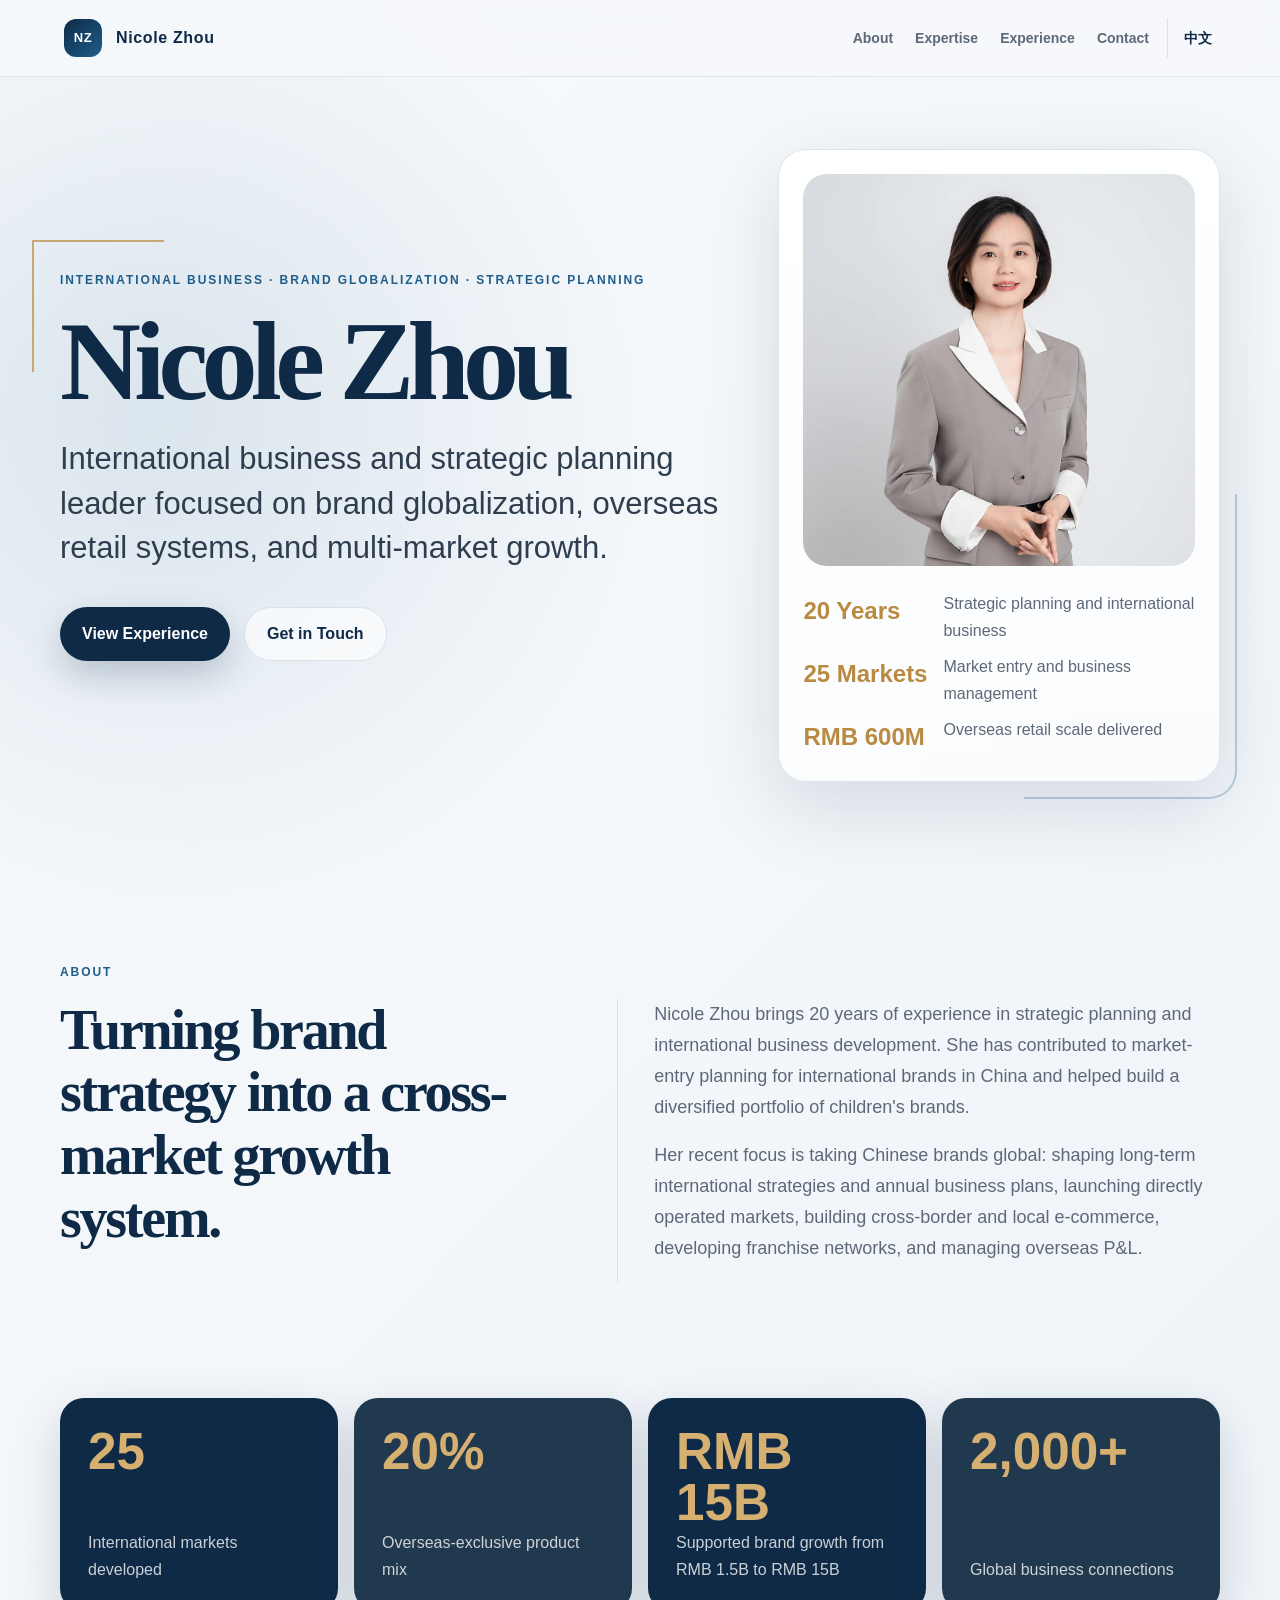
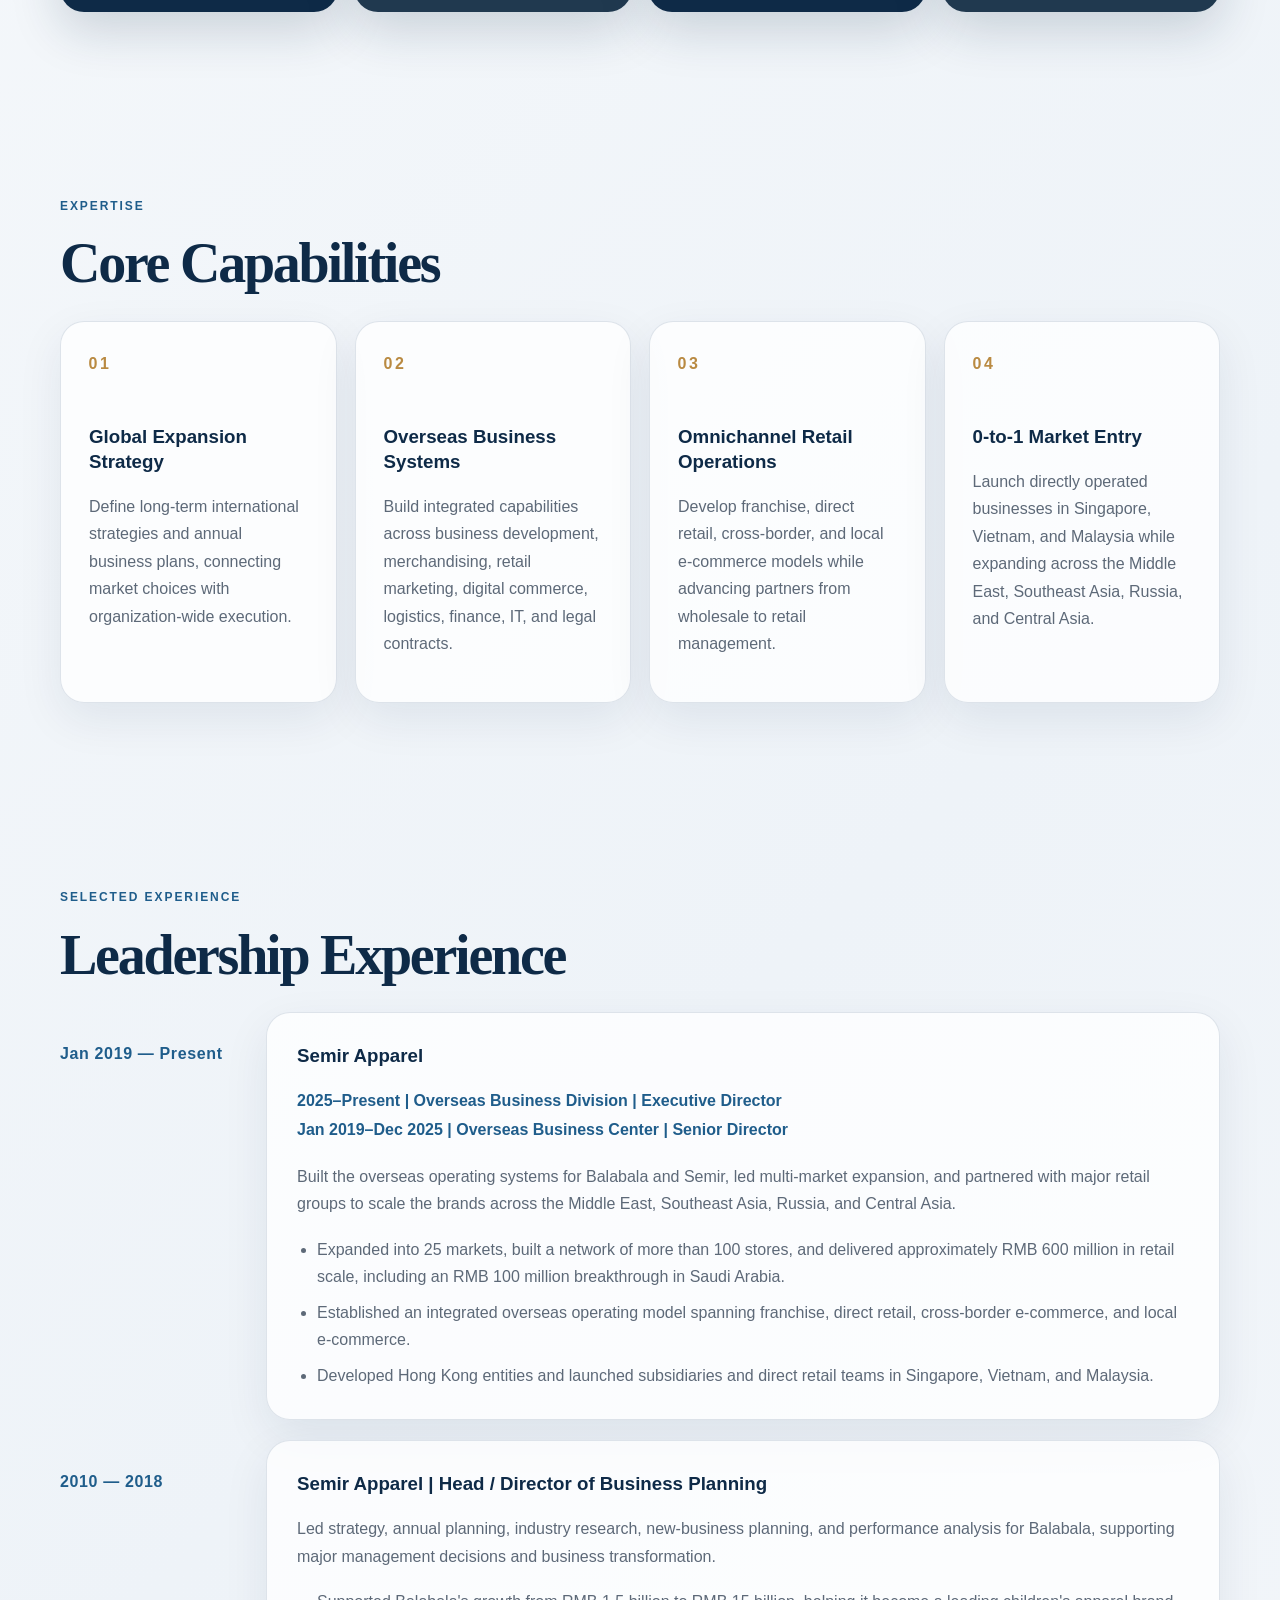
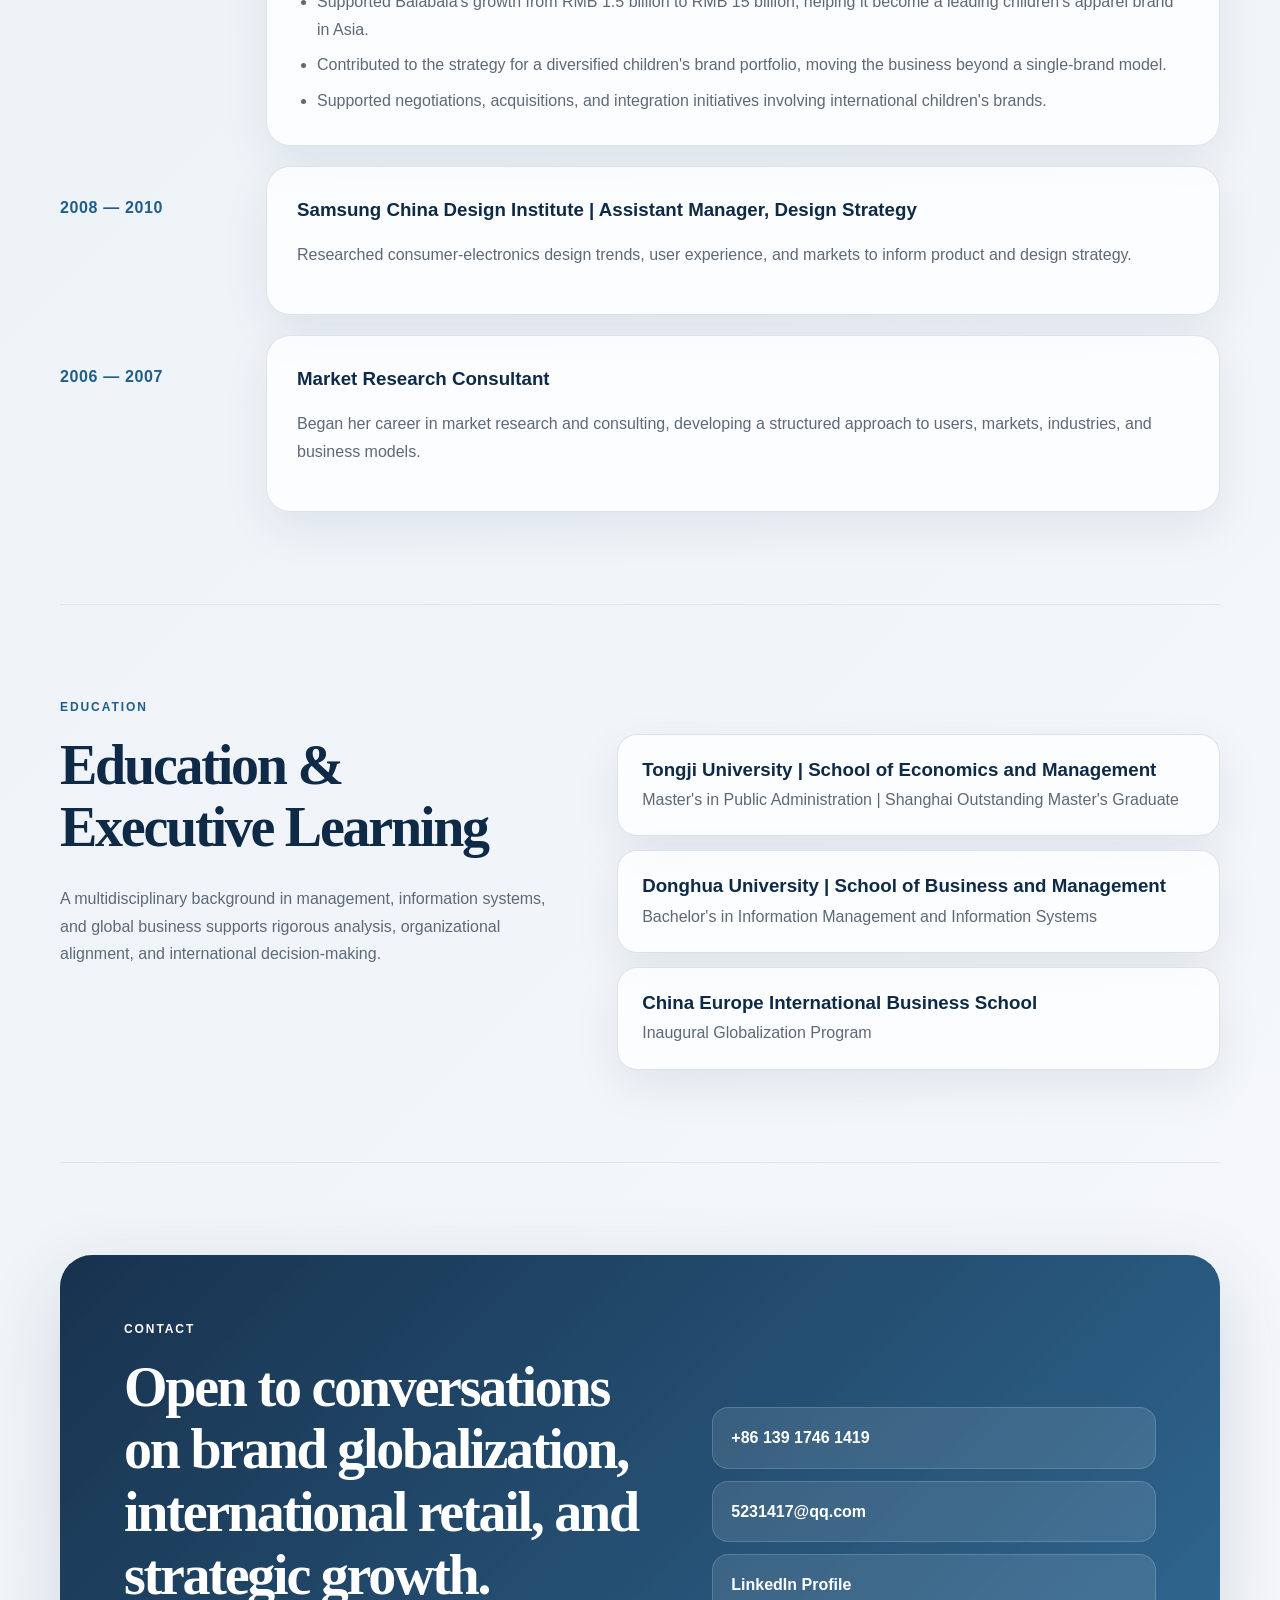
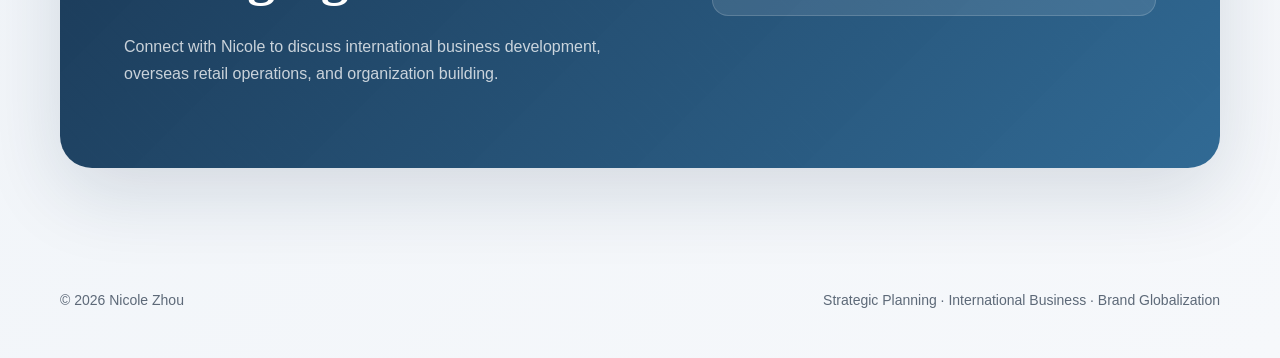
==== en/index.html @ 9f72dcb0 "Add files via upload" ====
<!doctype html>
<html lang="en">
<head>
  <meta charset="utf-8" />
  <meta name="viewport" content="width=device-width, initial-scale=1" />
  <title>Nicole Zhou | International Business & Brand Globalization</title>
  <meta name="description" content="Nicole Zhou is an international business and strategic planning leader specializing in brand globalization, overseas retail operations, and multi-market growth." />
  <link rel="canonical" href="https://zjivy.github.io/zhoujing-portfolio/en/" />
  <link rel="alternate" hreflang="zh-CN" href="https://zjivy.github.io/zhoujing-portfolio/" />
  <link rel="alternate" hreflang="en" href="https://zjivy.github.io/zhoujing-portfolio/en/" />
  <link rel="alternate" hreflang="x-default" href="https://zjivy.github.io/zhoujing-portfolio/" />
  <link rel="stylesheet" href="../styles.css" />
</head>
<body>
  <header class="site-header">
    <a class="brand" href="#top" aria-label="Nicole Zhou portfolio home">
      <span class="brand-mark">NZ</span>
      <span>Nicole Zhou</span>
    </a>
    <nav class="nav" aria-label="Main navigation">
      <a href="#about">About</a>
      <a href="#expertise">Expertise</a>
      <a href="#work">Experience</a>
      <a href="#contact">Contact</a>
      <a class="language-link" href="../" lang="zh-CN" aria-label="查看中文版本">中文</a>
    </nav>
  </header>

  <main id="top">
    <section class="hero section-grid">
      <div class="hero-copy reveal">
        <p class="eyebrow">International Business · Brand Globalization · Strategic Planning</p>
        <h1>Nicole Zhou</h1>
        <p class="lead">International business and strategic planning leader focused on brand globalization, overseas retail systems, and multi-market growth.</p>
        <div class="hero-actions">
          <a class="button primary" href="#work">View Experience</a>
          <a class="button secondary" href="#contact">Get in Touch</a>
        </div>
      </div>
      <aside class="hero-card reveal delay-1" aria-label="Professional overview">
        <div class="portrait-wrap">
          <img src="../assets/zhoujing-profile.webp" alt="Professional portrait of Nicole Zhou" />
        </div>
        <div class="profile-facts">
          <span>20 Years</span>
          <p>Strategic planning and international business</p>
          <span>25 Markets</span>
          <p>Market entry and business management</p>
          <span>RMB 600M</span>
          <p>Overseas retail scale delivered</p>
        </div>
      </aside>
    </section>

    <section id="about" class="section about">
      <div class="section-kicker">About</div>
      <div class="split">
        <h2>Turning brand strategy into a cross-market growth system.</h2>
        <div class="copy-block">
          <p>Nicole Zhou brings 20 years of experience in strategic planning and international business development. She has contributed to market-entry planning for international brands in China and helped build a diversified portfolio of children's brands.</p>
          <p>Her recent focus is taking Chinese brands global: shaping long-term international strategies and annual business plans, launching directly operated markets, building cross-border and local e-commerce, developing franchise networks, and managing overseas P&amp;L.</p>
        </div>
      </div>
    </section>

    <section class="metrics section" aria-label="Selected results">
      <div class="metric reveal">
        <strong>25</strong>
        <span>International markets developed</span>
      </div>
      <div class="metric reveal delay-1">
        <strong>20%</strong>
        <span>Overseas-exclusive product mix</span>
      </div>
      <div class="metric reveal delay-2">
        <strong>RMB 15B</strong>
        <span>Supported brand growth from RMB 1.5B to RMB 15B</span>
      </div>
      <div class="metric reveal delay-3">
        <strong>2,000+</strong>
        <span>Global business connections</span>
      </div>
    </section>

    <section id="expertise" class="section expertise">
      <div class="section-kicker">Expertise</div>
      <h2>Core Capabilities</h2>
      <div class="cards">
        <article class="card reveal">
          <span class="card-index">01</span>
          <h3>Global Expansion Strategy</h3>
          <p>Define long-term international strategies and annual business plans, connecting market choices with organization-wide execution.</p>
        </article>
        <article class="card reveal delay-1">
          <span class="card-index">02</span>
          <h3>Overseas Business Systems</h3>
          <p>Build integrated capabilities across business development, merchandising, retail marketing, digital commerce, logistics, finance, IT, and legal contracts.</p>
        </article>
        <article class="card reveal delay-2">
          <span class="card-index">03</span>
          <h3>Omnichannel Retail Operations</h3>
          <p>Develop franchise, direct retail, cross-border, and local e-commerce models while advancing partners from wholesale to retail management.</p>
        </article>
        <article class="card reveal delay-3">
          <span class="card-index">04</span>
          <h3>0-to-1 Market Entry</h3>
          <p>Launch directly operated businesses in Singapore, Vietnam, and Malaysia while expanding across the Middle East, Southeast Asia, Russia, and Central Asia.</p>
        </article>
      </div>
    </section>

    <section id="work" class="section work">
      <div class="section-kicker">Selected Experience</div>
      <h2>Leadership Experience</h2>
      <div class="timeline">
        <article class="timeline-item reveal">
          <div class="time">Jan 2019 — Present</div>
          <div class="timeline-card">
            <h3>Semir Apparel</h3>
            <p class="role-history"><strong>2025–Present | Overseas Business Division | Executive Director</strong><br /><strong>Jan 2019–Dec 2025 | Overseas Business Center | Senior Director</strong></p>
            <p>Built the overseas operating systems for Balabala and Semir, led multi-market expansion, and partnered with major retail groups to scale the brands across the Middle East, Southeast Asia, Russia, and Central Asia.</p>
            <ul>
              <li>Expanded into 25 markets, built a network of more than 100 stores, and delivered approximately RMB 600 million in retail scale, including an RMB 100 million breakthrough in Saudi Arabia.</li>
              <li>Established an integrated overseas operating model spanning franchise, direct retail, cross-border e-commerce, and local e-commerce.</li>
              <li>Developed Hong Kong entities and launched subsidiaries and direct retail teams in Singapore, Vietnam, and Malaysia.</li>
            </ul>
          </div>
        </article>
        <article class="timeline-item reveal delay-1">
          <div class="time">2010 — 2018</div>
          <div class="timeline-card">
            <h3>Semir Apparel | Head / Director of Business Planning</h3>
            <p>Led strategy, annual planning, industry research, new-business planning, and performance analysis for Balabala, supporting major management decisions and business transformation.</p>
            <ul>
              <li>Supported Balabala's growth from RMB 1.5 billion to RMB 15 billion, helping it become a leading children's apparel brand in Asia.</li>
              <li>Contributed to the strategy for a diversified children's brand portfolio, moving the business beyond a single-brand model.</li>
              <li>Supported negotiations, acquisitions, and integration initiatives involving international children's brands.</li>
            </ul>
          </div>
        </article>
        <article class="timeline-item reveal delay-2">
          <div class="time">2008 — 2010</div>
          <div class="timeline-card">
            <h3>Samsung China Design Institute | Assistant Manager, Design Strategy</h3>
            <p>Researched consumer-electronics design trends, user experience, and markets to inform product and design strategy.</p>
          </div>
        </article>
        <article class="timeline-item reveal delay-3">
          <div class="time">2006 — 2007</div>
          <div class="timeline-card">
            <h3>Market Research Consultant</h3>
            <p>Began her career in market research and consulting, developing a structured approach to users, markets, industries, and business models.</p>
          </div>
        </article>
      </div>
    </section>

    <section class="section education">
      <div class="section-kicker">Education</div>
      <div class="education-grid">
        <div>
          <h2>Education &amp; Executive Learning</h2>
          <p>A multidisciplinary background in management, information systems, and global business supports rigorous analysis, organizational alignment, and international decision-making.</p>
        </div>
        <div class="edu-list">
          <article>
            <h3>Tongji University | School of Economics and Management</h3>
            <p>Master's in Public Administration | Shanghai Outstanding Master's Graduate</p>
          </article>
          <article>
            <h3>Donghua University | School of Business and Management</h3>
            <p>Bachelor's in Information Management and Information Systems</p>
          </article>
          <article>
            <h3>China Europe International Business School</h3>
            <p>Inaugural Globalization Program</p>
          </article>
        </div>
      </div>
    </section>

    <section id="contact" class="section contact">
      <div class="contact-panel reveal">
        <div>
          <div class="section-kicker">Contact</div>
          <h2>Open to conversations on brand globalization, international retail, and strategic growth.</h2>
          <p>Connect with Nicole to discuss international business development, overseas retail operations, and organization building.</p>
        </div>
        <div class="contact-links">
          <a href="tel:+8613917461419">+86 139 1746 1419</a>
          <a href="mailto:5231417@qq.com">5231417@qq.com</a>
          <a href="https://www.linkedin.com/in/nicole-zhou-3ba144138/" target="_blank" rel="noreferrer">LinkedIn Profile</a>
        </div>
      </div>
    </section>
  </main>

  <footer class="footer">
    <span>© 2026 Nicole Zhou</span>
    <span>Strategic Planning · International Business · Brand Globalization</span>
  </footer>
</body>
</html>
---- styles.css ----
﻿:root {
  --ink: #17212b;
  --muted: #5d6978;
  --line: #d9e0e8;
  --paper: #f6f8fb;
  --white: #ffffff;
  --navy: #0e2a47;
  --blue: #1f5d8b;
  --steel: #7f93a7;
  --accent: #b98a42;
  --shadow: 0 24px 80px rgba(14, 42, 71, 0.14);
  --radius: 28px;
}

* { box-sizing: border-box; }
html { scroll-behavior: smooth; }
body {
  margin: 0;
  font-family: "Aptos", "Segoe UI", "Microsoft YaHei", sans-serif;
  color: var(--ink);
  background:
    radial-gradient(circle at 12% 8%, rgba(31, 93, 139, 0.13), transparent 32rem),
    linear-gradient(135deg, #f8fafc 0%, #eef3f8 52%, #f6f8fb 100%);
  line-height: 1.72;
}

a { color: inherit; text-decoration: none; }
img { max-width: 100%; display: block; }

.site-header {
  position: sticky;
  top: 0;
  z-index: 20;
  display: flex;
  justify-content: space-between;
  align-items: center;
  gap: 24px;
  padding: 18px clamp(20px, 5vw, 72px);
  backdrop-filter: blur(20px);
  background: rgba(246, 248, 251, 0.84);
  border-bottom: 1px solid rgba(217, 224, 232, 0.72);
}

.brand,
.nav {
  display: flex;
  align-items: center;
  gap: 14px;
}

.brand { font-weight: 800; letter-spacing: 0.04em; color: var(--navy); }
.brand-mark {
  width: 38px;
  height: 38px;
  display: grid;
  place-items: center;
  color: var(--white);
  background: linear-gradient(135deg, var(--navy), var(--blue));
  border-radius: 12px;
  font-size: 13px;
}
.nav a {
  color: var(--muted);
  font-size: 14px;
  font-weight: 700;
  padding: 8px 4px;
}
.nav a:hover { color: var(--blue); }
.nav .language-link {
  padding-left: 16px;
  border-left: 1px solid var(--line);
  color: var(--navy);
  font-weight: 900;
}

.section,
.section-grid {
  width: min(1160px, calc(100% - 40px));
  margin: 0 auto;
}
.hero {
  min-height: 760px;
  display: grid;
  grid-template-columns: minmax(0, 1.08fr) minmax(320px, 0.72fr);
  gap: 56px;
  align-items: center;
  padding: 72px 0 88px;
}
.hero-copy { position: relative; }
.hero-copy::before {
  content: "";
  position: absolute;
  left: -28px;
  top: -30px;
  width: 130px;
  height: 130px;
  border-left: 2px solid rgba(185, 138, 66, 0.7);
  border-top: 2px solid rgba(185, 138, 66, 0.7);
}
.eyebrow,
.section-kicker {
  margin: 0 0 16px;
  color: var(--blue);
  text-transform: uppercase;
  letter-spacing: 0.16em;
  font-weight: 800;
  font-size: 12px;
}
h1,
h2,
h3,
p { margin-top: 0; }
h1 {
  margin-bottom: 20px;
  font-family: Georgia, "Times New Roman", "Microsoft YaHei", serif;
  font-size: clamp(52px, 9vw, 112px);
  line-height: 0.98;
  letter-spacing: -0.06em;
  color: var(--navy);
}
h2 {
  margin-bottom: 26px;
  font-family: Georgia, "Times New Roman", "Microsoft YaHei", serif;
  font-size: clamp(32px, 5vw, 56px);
  line-height: 1.12;
  letter-spacing: -0.04em;
  color: var(--navy);
}
h3 { color: var(--navy); line-height: 1.35; }
.lead {
  max-width: 680px;
  color: #2f3e4e;
  font-size: clamp(21px, 2.6vw, 31px);
  line-height: 1.45;
}
.hero-actions { display: flex; flex-wrap: wrap; gap: 14px; margin-top: 36px; }
.button {
  display: inline-flex;
  align-items: center;
  justify-content: center;
  min-height: 48px;
  padding: 12px 22px;
  border-radius: 999px;
  font-weight: 800;
  transition: transform 0.2s ease, box-shadow 0.2s ease;
}
.button:hover { transform: translateY(-2px); }
.primary { color: white; background: var(--navy); box-shadow: 0 14px 34px rgba(14, 42, 71, 0.22); }
.secondary { color: var(--navy); border: 1px solid var(--line); background: rgba(255, 255, 255, 0.62); }

.hero-card {
  position: relative;
  padding: 24px;
  border: 1px solid rgba(217, 224, 232, 0.85);
  border-radius: var(--radius);
  background: linear-gradient(180deg, rgba(255,255,255,0.92), rgba(255,255,255,0.68));
  box-shadow: var(--shadow);
}
.hero-card::after {
  content: "";
  position: absolute;
  inset: auto -18px -18px auto;
  width: 48%;
  height: 48%;
  border-right: 2px solid rgba(31, 93, 139, 0.28);
  border-bottom: 2px solid rgba(31, 93, 139, 0.28);
  border-radius: 0 0 var(--radius) 0;
  pointer-events: none;
}
.portrait-wrap {
  overflow: hidden;
  aspect-ratio: 1;
  border-radius: 24px;
  background: #1c242b;
}
.portrait-wrap img {
  width: 100%;
  height: 100%;
  object-fit: cover;
}
.profile-facts {
  display: grid;
  grid-template-columns: auto 1fr;
  gap: 8px 16px;
  margin-top: 24px;
}
.profile-facts span { color: var(--accent); font-size: 24px; font-weight: 900; }
.profile-facts p { margin: 0; color: var(--muted); }

.section { padding: 92px 0; }
.split,
.education-grid {
  display: grid;
  grid-template-columns: 0.9fr 1.1fr;
  gap: 64px;
  align-items: start;
}
.copy-block {
  color: var(--muted);
  font-size: 18px;
  border-left: 1px solid var(--line);
  padding-left: 36px;
}

.metrics {
  display: grid;
  grid-template-columns: repeat(4, 1fr);
  gap: 16px;
  padding-top: 24px;
}
.metric {
  min-height: 176px;
  padding: 28px;
  display: flex;
  flex-direction: column;
  justify-content: space-between;
  border-radius: 24px;
  background: var(--navy);
  color: var(--white);
  box-shadow: 0 18px 50px rgba(14, 42, 71, 0.18);
}
.metric:nth-child(even) { background: #20394f; }
.metric strong { font-size: clamp(34px, 4vw, 54px); line-height: 1; color: #d6b071; }
.metric span { color: rgba(255,255,255,0.78); }

.cards {
  display: grid;
  grid-template-columns: repeat(4, 1fr);
  gap: 18px;
}
.card,
.timeline-card,
.edu-list article {
  border: 1px solid rgba(217, 224, 232, 0.88);
  background: rgba(255, 255, 255, 0.76);
  box-shadow: 0 16px 46px rgba(14, 42, 71, 0.08);
}
.card {
  min-height: 320px;
  padding: 28px;
  border-radius: 24px;
}
.card-index {
  display: inline-block;
  margin-bottom: 46px;
  color: var(--accent);
  font-weight: 900;
  letter-spacing: 0.16em;
}
.card p,
.timeline-card p,
.timeline-card li,
.education p,
.contact p { color: var(--muted); }

.timeline { display: grid; gap: 20px; }
.timeline-item {
  display: grid;
  grid-template-columns: 180px 1fr;
  gap: 26px;
}
.time {
  color: var(--blue);
  font-weight: 900;
  letter-spacing: 0.04em;
  padding-top: 28px;
}
.timeline-card {
  padding: 30px;
  border-radius: 24px;
}
.timeline-card .role-history {
  margin: 10px 0 18px;
  color: var(--blue);
  line-height: 1.8;
}
.timeline-card ul { margin: 18px 0 0; padding-left: 20px; }
.timeline-card li + li { margin-top: 8px; }

.education {
  border-top: 1px solid rgba(217, 224, 232, 0.72);
  border-bottom: 1px solid rgba(217, 224, 232, 0.72);
}
.edu-list { display: grid; gap: 14px; }
.edu-list article { border-radius: 20px; padding: 22px 24px; }
.edu-list h3 { margin-bottom: 4px; }
.edu-list p { margin-bottom: 0; }

.contact-panel {
  display: grid;
  grid-template-columns: 1.1fr 0.9fr;
  gap: 46px;
  align-items: center;
  padding: clamp(32px, 6vw, 64px);
  border-radius: 32px;
  color: white;
  background:
    linear-gradient(135deg, rgba(14, 42, 71, 0.96), rgba(31, 93, 139, 0.92)),
    repeating-linear-gradient(45deg, transparent 0 16px, rgba(255,255,255,0.04) 16px 17px);
  box-shadow: var(--shadow);
}
.contact-panel h2,
.contact-panel .section-kicker { color: white; }
.contact-panel p { color: rgba(255,255,255,0.76); }
.contact-links { display: grid; gap: 12px; }
.contact-links a {
  padding: 16px 18px;
  border-radius: 16px;
  background: rgba(255,255,255,0.1);
  border: 1px solid rgba(255,255,255,0.16);
  font-weight: 800;
  word-break: break-word;
}
.contact-links a:hover { background: rgba(255,255,255,0.16); }

.footer {
  width: min(1160px, calc(100% - 40px));
  margin: 0 auto;
  padding: 28px 0 46px;
  display: flex;
  justify-content: space-between;
  gap: 20px;
  color: var(--muted);
  font-size: 14px;
}

.reveal { animation: rise 0.82s ease both; }
.delay-1 { animation-delay: 0.1s; }
.delay-2 { animation-delay: 0.2s; }
.delay-3 { animation-delay: 0.3s; }
@keyframes rise {
  from { opacity: 0; transform: translateY(20px); }
  to { opacity: 1; transform: translateY(0); }
}

@media (max-width: 980px) {
  .hero,
  .split,
  .education-grid,
  .contact-panel { grid-template-columns: 1fr; }
  .hero { min-height: auto; padding-top: 48px; }
  .cards,
  .metrics { grid-template-columns: repeat(2, 1fr); }
  .timeline-item { grid-template-columns: 1fr; gap: 10px; }
  .time { padding-top: 0; }
}

@media (max-width: 680px) {
  .site-header { align-items: flex-start; flex-direction: column; padding: 14px 20px; }
  .nav { width: 100%; justify-content: space-between; gap: 8px; }
  .nav a { font-size: 13px; }
  .nav .language-link { padding-left: 10px; }
  .hero-copy { min-width: 0; }
  h1 {
    max-width: 100%;
    font-size: 42px;
    line-height: 1.05;
    letter-spacing: 0;
    overflow-wrap: anywhere;
  }
  .eyebrow {
    max-width: 100%;
    font-size: 11px;
    letter-spacing: 0.1em;
    overflow-wrap: anywhere;
  }
  .lead { max-width: 100%; font-size: 19px; }
  .section,
  .section-grid { width: min(100% - 28px, 1160px); }
  .section { padding: 62px 0; }
  .hero { gap: 30px; padding-bottom: 56px; }
  .hero-copy::before { left: -10px; top: -18px; width: 72px; height: 72px; }
  .hero-card::after { right: 0; bottom: 0; }
  .cards,
  .metrics { grid-template-columns: 1fr; }
  .card { min-height: auto; }
  .copy-block { padding-left: 22px; }
  .profile-facts { grid-template-columns: 1fr; }
  .footer { flex-direction: column; }
}
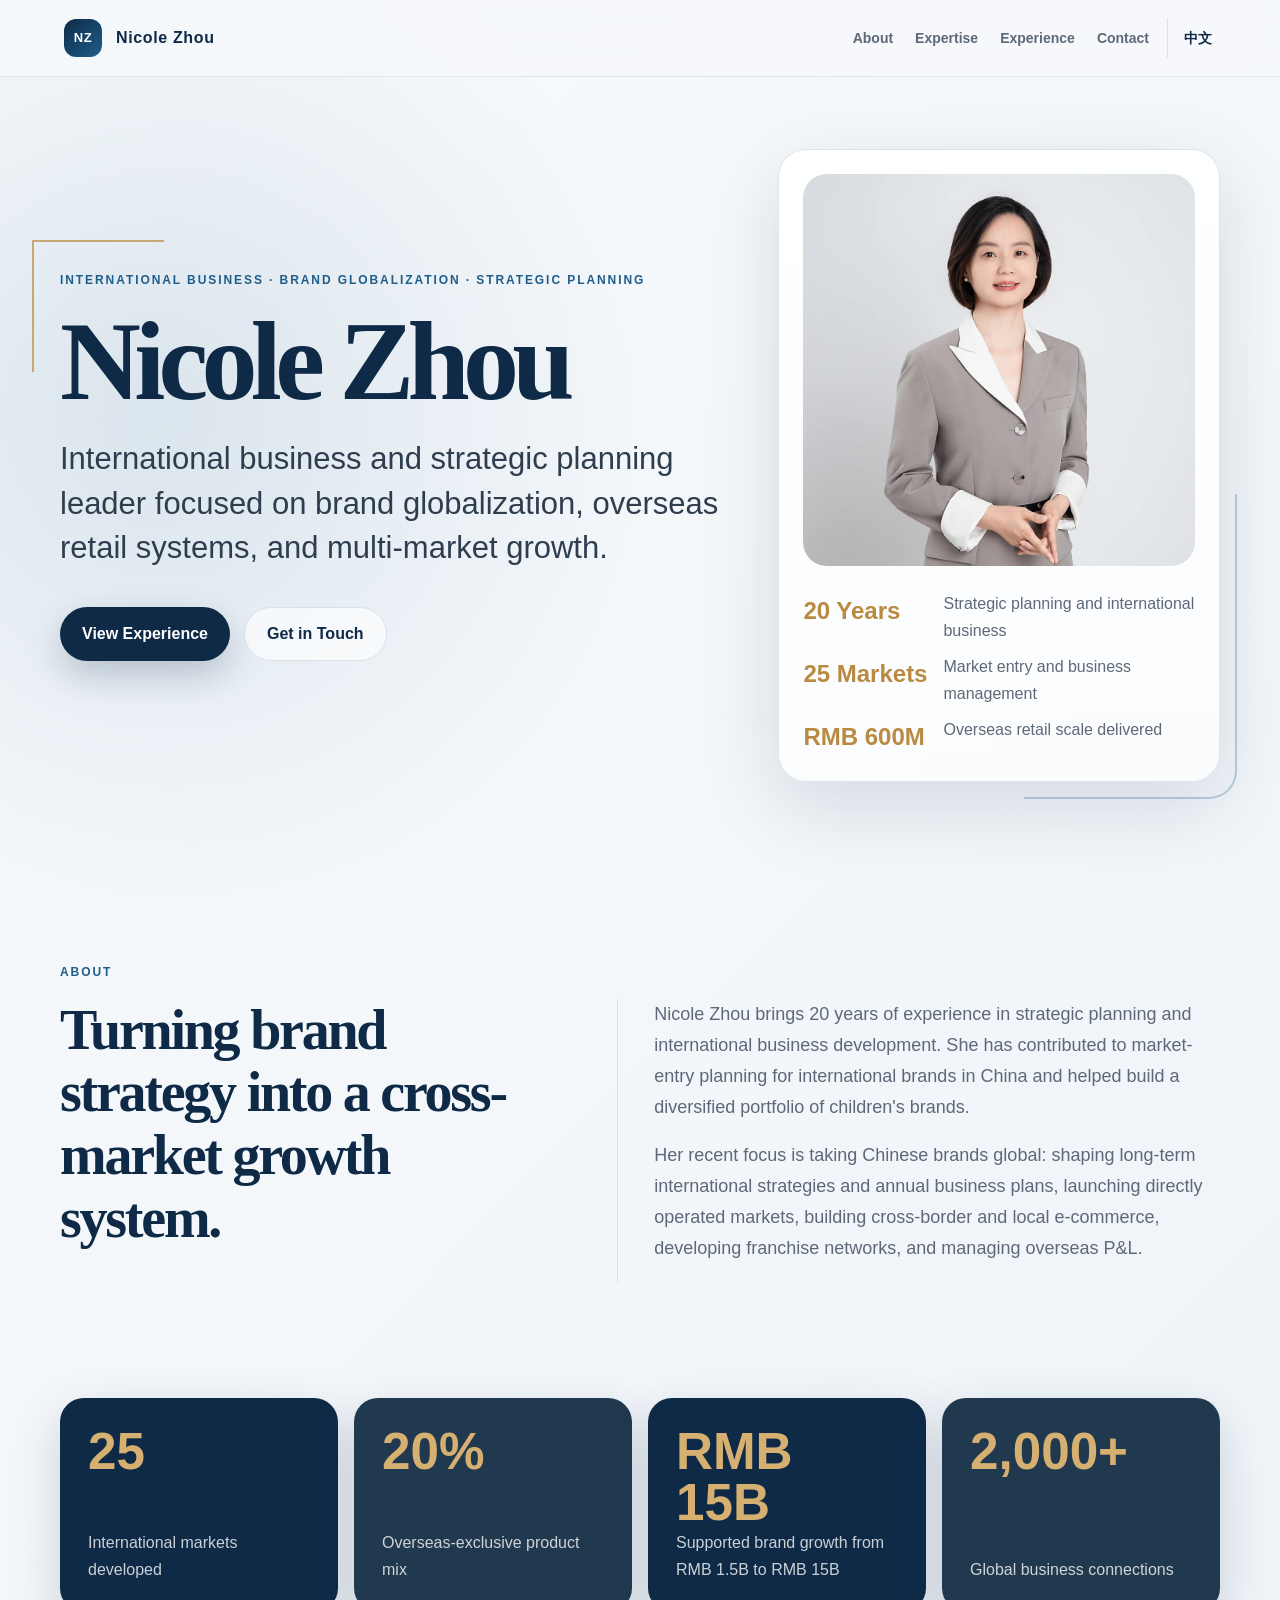
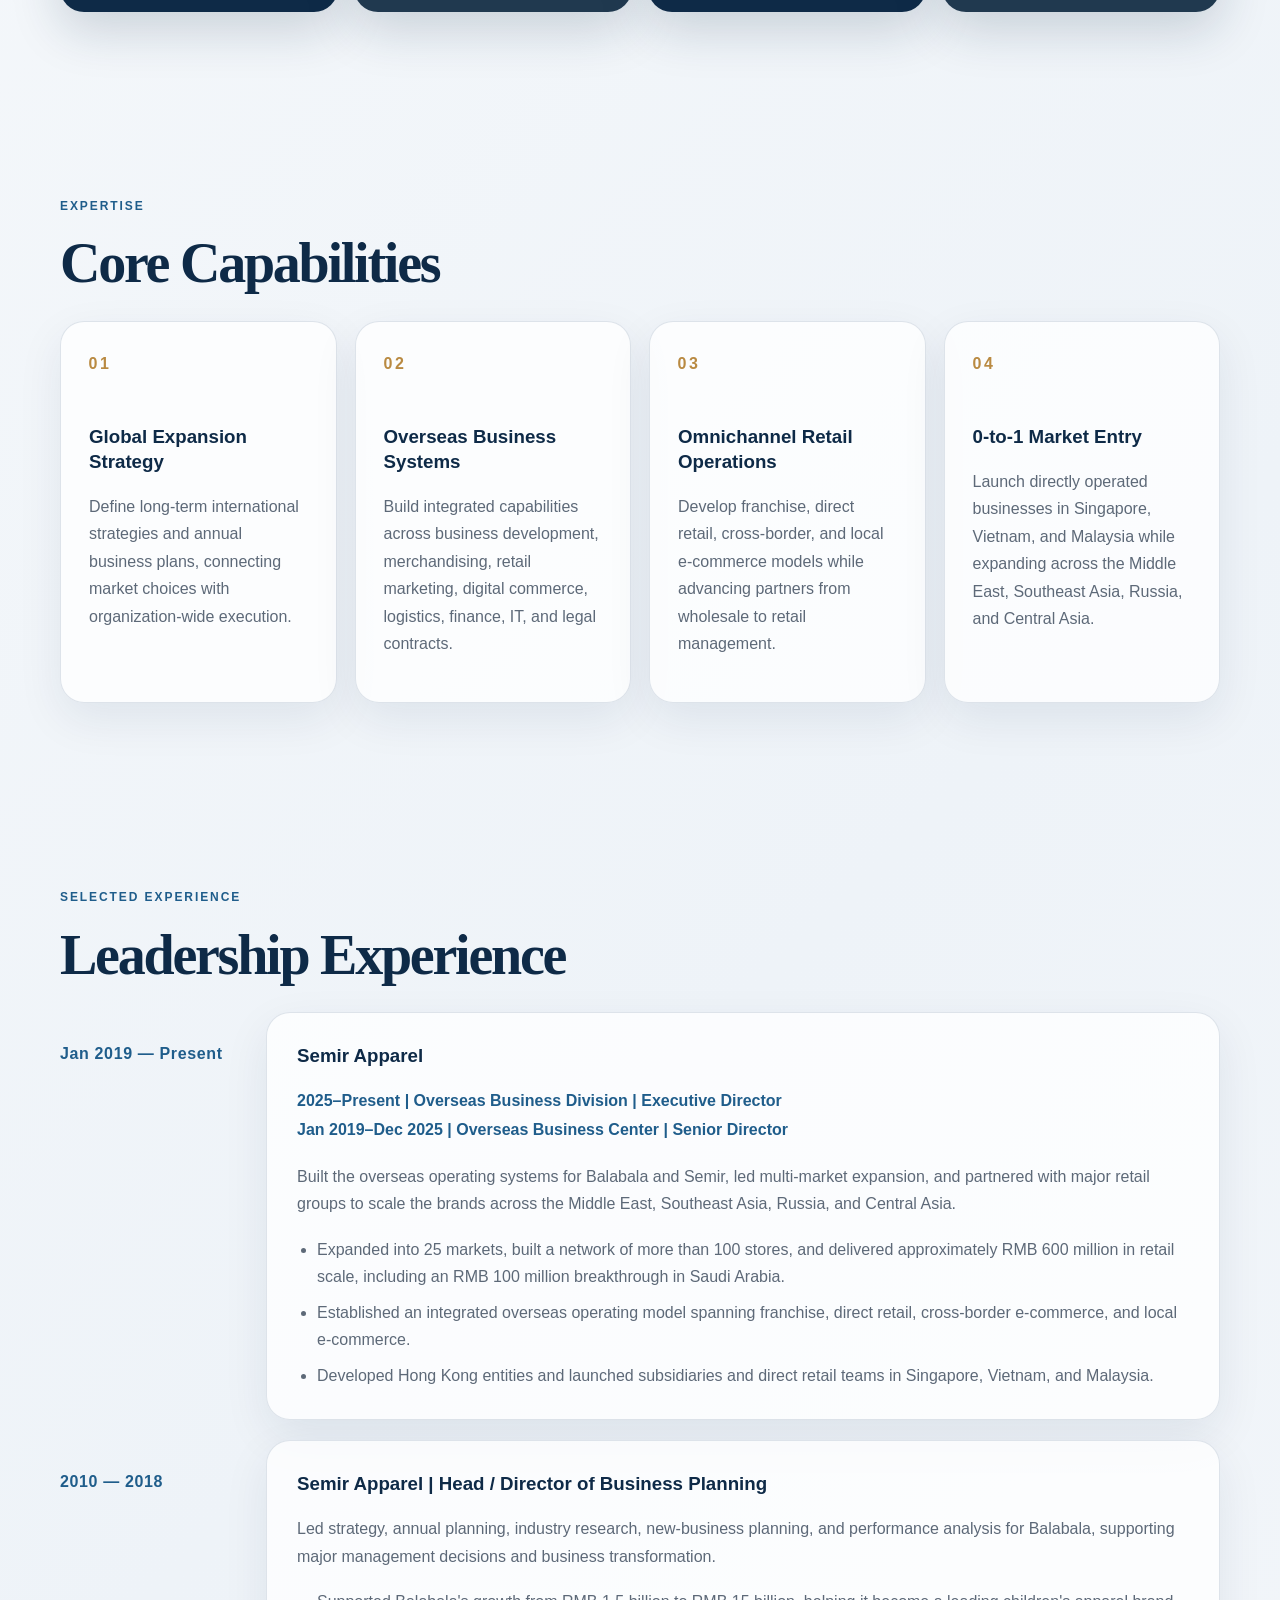
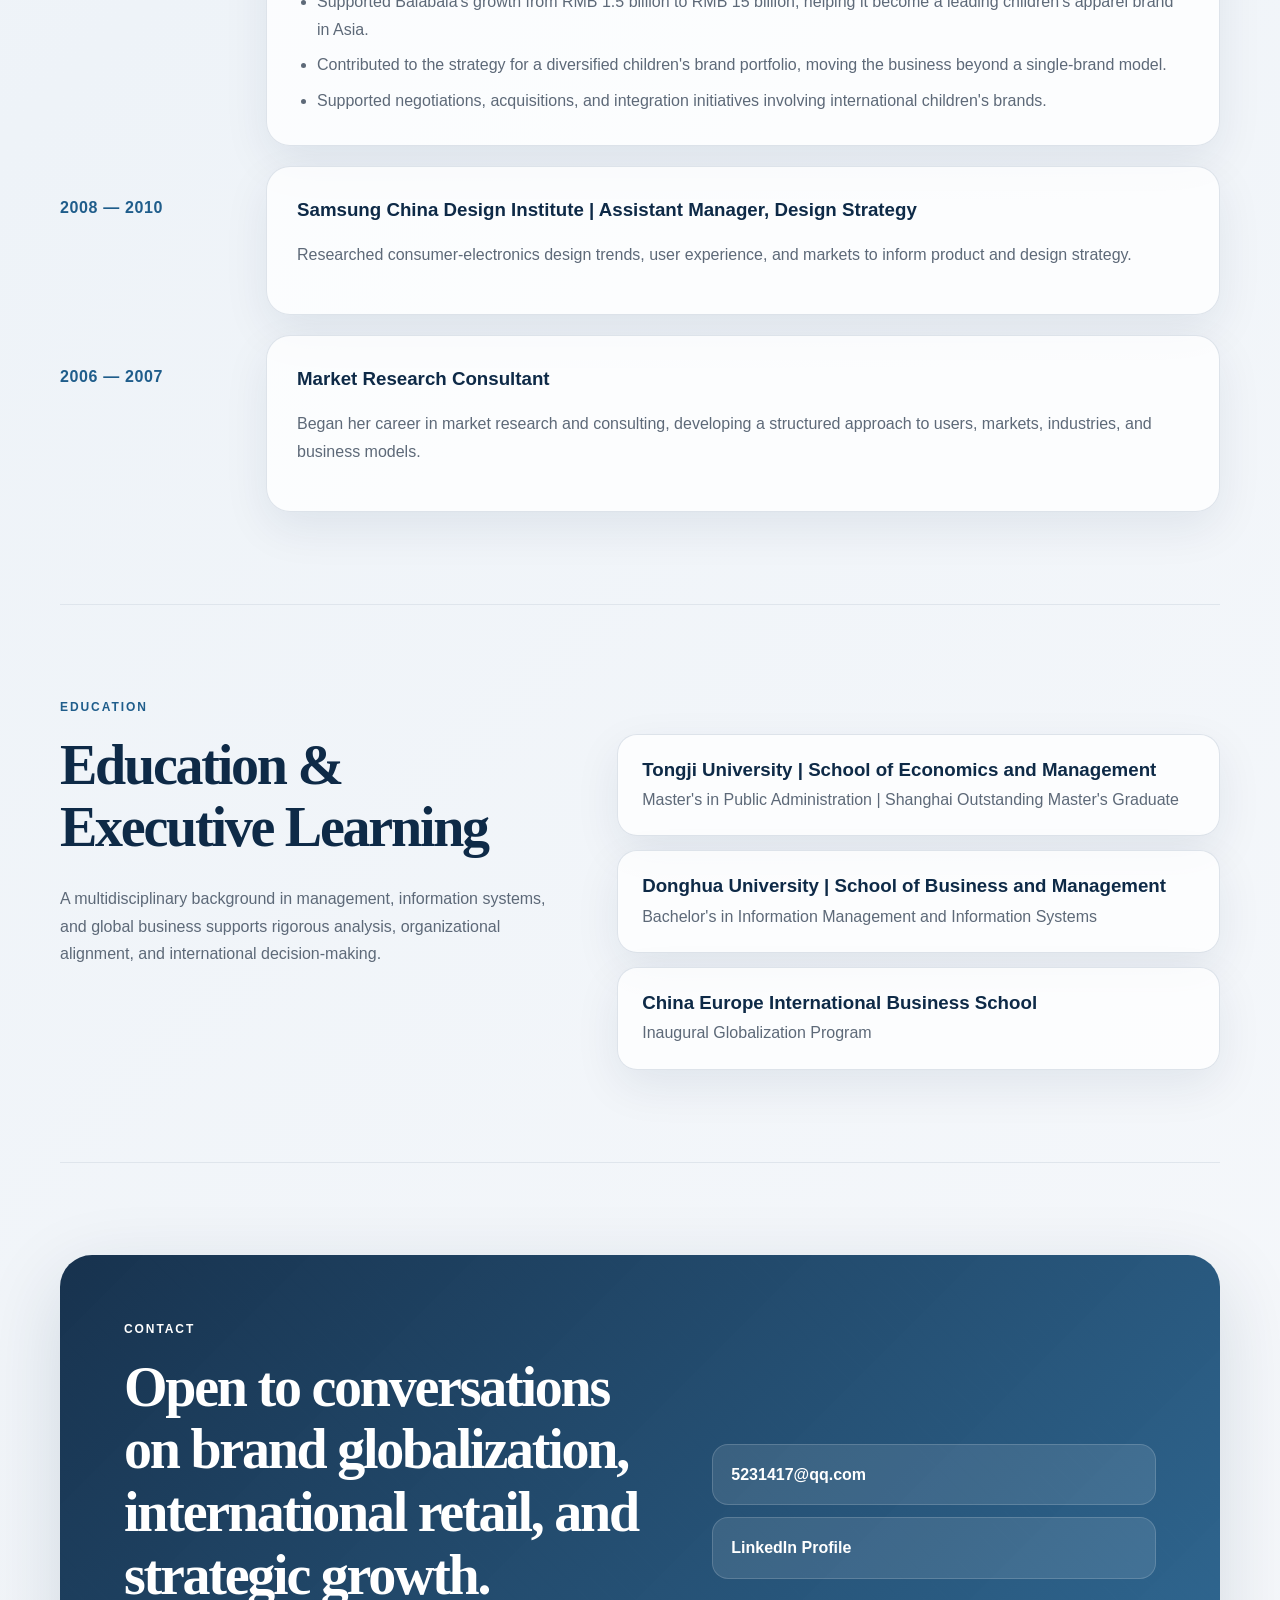
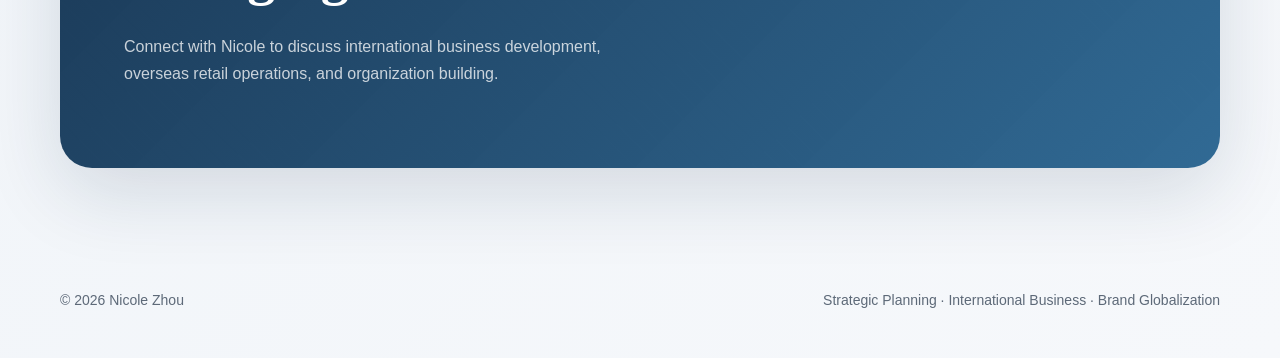
==== commit 47b75041: "Add files via upload Remove phone number from English page" ====
--- a/en/index.html
+++ b/en/index.html
@@ -187,9 +187,8 @@
           <p>Connect with Nicole to discuss international business development, overseas retail operations, and organization building.</p>
         </div>
         <div class="contact-links">
-          <a href="tel:+8613917461419">+86 139 1746 1419</a>
           <a href="mailto:5231417@qq.com">5231417@qq.com</a>
-          <a href="https://www.linkedin.com/in/nicole-zhou-3ba144138/" target="_blank" rel="noreferrer">LinkedIn Profile</a>
+          <a href="https://www.linkedin.com/in/nicole-zhou-3ba144138" target="_blank" rel="noopener noreferrer">LinkedIn Profile</a>
         </div>
       </div>
     </section>
